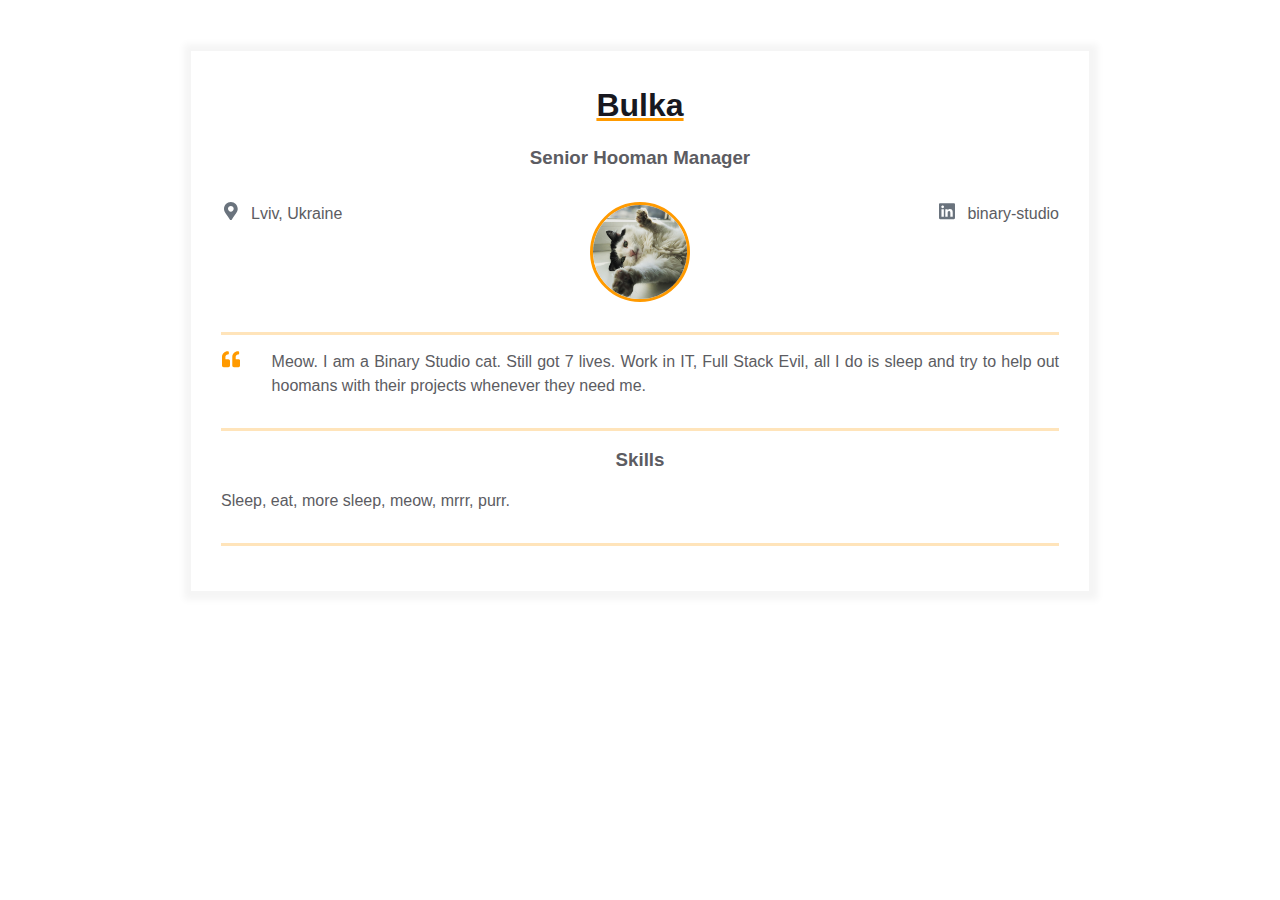
==== index.html @ d67dd817 "add skills block" ====
<!DOCTYPE html>
<html>
  <head>
    <meta charset="UTF-8" />
    <meta name="viewport" content="width=device-width, initial-scale=1" />
    <title>Résumé</title>
    <link rel="stylesheet" href="/style.css" />
  </head>
  <body>
    <main>
      <div class="resume">
        <div class="container">
          <div class="resume__block">
            <h1 class="contact-info__header">Bulka</h1>
            <h3 class="contact-info__sub-header">Senior Hooman Manager</h3>

            <div class="contact_info_container fh">
              <div class="contact-info__block">
                <a href="" rel="author" class="contact-info__item">
                  <div class="contact-info__item-icon-wrapper">
                    <svg
                      class="contact-info__item-icon"
                      xmlns="http://www.w3.org/2000/svg"
                      viewBox="0 0 384 512"
                    >
                      <path
                        d="M172.268 501.67C26.97 291.031 0 269.413 0 192 0 85.961 85.961 0 192 0s192 85.961 192 192c0 77.413-26.97 99.031-172.268 309.67-9.535 13.774-29.93 13.773-39.464 0zM192 272c44.183 0 80-35.817 80-80s-35.817-80-80-80-80 35.817-80 80 35.817 80 80 80z"
                      ></path>
                    </svg>
                  </div>
                  <span>Lviv, Ukraine</span>
                </a>
              </div>
              <div class="contact-info__block contact-info__block--center">
                <img
                  class="contact-info__avatar"
                  src="assets/bulka.jpeg"
                  alt="Avatar"
                />
              </div>

              <div class="contact-info__block">
                <a
                  href="https://ua.linkedin.com/company/binary-studio_241166"
                  rel="author"
                  class="contact-info__item"
                >
                  <div class="contact-info__item-icon-wrapper">
                    <svg
                      class="contact-info__item-icon"
                      xmlns="http://www.w3.org/2000/svg"
                      viewBox="0 0 448 512"
                    >
                      <path
                        d="M416 32H31.9C14.3 32 0 46.5 0 64.3v383.4C0 465.5 14.3 480 31.9 480H416c17.6 0 32-14.5 32-32.3V64.3c0-17.8-14.4-32.3-32-32.3zM135.4 416H69V202.2h66.5V416zm-33.2-243c-21.3 0-38.5-17.3-38.5-38.5S80.9 96 102.2 96c21.2 0 38.5 17.3 38.5 38.5 0 21.3-17.2 38.5-38.5 38.5zm282.1 243h-66.4V312c0-24.8-.5-56.7-34.5-56.7-34.6 0-39.9 27-39.9 54.9V416h-66.4V202.2h63.7v29.2h.9c8.9-16.8 30.6-34.5 62.9-34.5 67.2 0 79.7 44.3 79.7 101.9V416z"
                      ></path>
                    </svg>
                  </div>
                  <span>binary-studio</span>
                </a>
              </div>
            </div>
          </div>
        </div>
        <div class="container">
          <div class="resume__block">
            <div class="intro">
              <div class="intro__icon-wrapper">
                <svg
                  class="intro__icon"
                  xmlns="http://www.w3.org/2000/svg"
                  viewBox="0 0 512 512"
                >
                  <path
                    d="M464 256h-80v-64c0-35.3 28.7-64 64-64h8c13.3 0 24-10.7 24-24V56c0-13.3-10.7-24-24-24h-8c-88.4 0-160 71.6-160 160v240c0 26.5 21.5 48 48 48h128c26.5 0 48-21.5 48-48V304c0-26.5-21.5-48-48-48zm-288 0H96v-64c0-35.3 28.7-64 64-64h8c13.3 0 24-10.7 24-24V56c0-13.3-10.7-24-24-24h-8C71.6 32 0 103.6 0 192v240c0 26.5 21.5 48 48 48h128c26.5 0 48-21.5 48-48V304c0-26.5-21.5-48-48-48z"
                  ></path>
                </svg>
              </div>
              <p class="intro_text">
                Meow. I am a Binary Studio cat. Still got 7 lives. Work in IT,
                Full Stack Evil, all I do is sleep and try to help out hoomans
                with their projects whenever they need me.
              </p>
            </div>
          </div>
        </div>
        <div class="container">
          <div class="resume__block">
            <div class="skills">
              <h3 class="skills__header">Skills</h3>
              <p class="skills__text">
                Sleep, eat, more sleep, meow, mrrr, purr.
              </p>
            </div>
          </div>
        </div>
      </div>
    </main>
  </body>
</html>
---- style.css ----
* {
  margin: 0;
  padding: 0;
  box-sizing: border-box;
}

body {
  font-family: Arial, Helvetica, sans-serif;
  line-height: 1.5;

  --primary-text-color: #181820;
  --secondary-text-color: #5c5c62;
  --durability-text-color: #6a737d9c;
  --icon-color: #6a737d;
  --border-color: #ff9a0045;
  --text-decoration-color: #ff9a00;
}

.container {
  margin: 0 auto;
  padding: 0 30px;
  max-width: 900px;
}

.fh {
  display: flex;
  flex-direction: row;
  justify-content: space-between;
}

.fv {
  display: flex;
  flex-direction: column;
  justify-content: space-between;
}

.resume {
  margin: 50px auto;
  border: 1px solid #f5f5f5;
  box-shadow: 1px 1px 7px 7px #f5f5f5;
  padding: 30px 0;
  max-width: 900px;
}

.resume__block {
  border-bottom: 3px solid var(--border-color);
  padding-bottom: 30px;
  margin-bottom: 15px;
}

@media screen and (max-width: 576px) {
  .main-info,
  .contact_info_container {
    flex-direction: column;
  }

  .contact_info_container {
    align-items: center;
  }

  .contact-info__block:not(:last-child) {
    margin-bottom: 20px;
  }

  .experiences {
    margin-right: 0;
  }
}

.contact-info__header,
.contact-info__sub-header {
  text-align: center;
}

.contact-info__header {
  color: var(--primary-text-color);
  margin-bottom: 15px;
  text-decoration-color: var(--text-decoration-color);
  text-decoration-line: underline;
}

.contact-info__sub-header {
  color: var(--secondary-text-color);
  margin-bottom: 30px;
}

.contact-info__block {
  display: flex;
  flex-direction: column;
  justify-content: space-between;
}

.contact-info__block--center {
  justify-content: center;
}

.contact-info__item {
  color: var(--secondary-text-color);
  text-decoration: none;
  display: flex;
  justify-content: start;
}

.contact-info__item:not(:last-child) {
  margin-bottom: 20px;
}

.contact-info__item-icon-wrapper {
  margin-right: 10px;
  width: 20px;
  display: flex;
  justify-content: center;
}

.contact-info__item-icon path {
  fill: var(--icon-color);
}

.contact-info__item-icon {
  height: 1.1428rem;
  vertical-align: text-bottom;
}

.contact-info__avatar {
  border-radius: 50%;
  width: 100px;
  height: 100px;
  object-fit: cover;
  border: 3px solid;
  border-color: var(--text-decoration-color);
}
.intro {
  display: flex;
  justify-content: start;
}

.intro__icon-wrapper {
  margin-right: 30px;
  width: 30px;
  display: flex;
  justify-content: center;
}

.intro__icon {
  height: 1.1428rem;
  vertical-align: text-bottom;
}

.intro__icon path {
  fill: var(--text-decoration-color);
}

.intro_text {
  color: var(--secondary-text-color);
  text-align: justify;
}

.skills__header {
  color: var(--secondary-text-color);
  text-align: center;
  margin-bottom: 15px;
}

.skills__text {
  color: var(--secondary-text-color);
  text-align: justify;
}
.experiences {
  flex: 1 1 60%;
  margin-right: 50px;
}

.experiences__header {
  color: var(--secondary-text-color);
  text-align: left;
  margin-bottom: 20px;
}

.experiences__company-header-durability {
  color: var(--durability-text-color);
  text-align: left;
  margin-bottom: 10px;
  font-size: 15px;
}

.experiences__company-header-name {
  color: var(--primary-text-color);
  text-decoration-color: var(--text-decoration-color);
  text-decoration-line: underline;
  text-align: left;
  margin-bottom: 20px;
}

.experiences__company-project {
  margin-left: 15px;
  margin-bottom: 25px;
}

.experiences__company-project-role {
  color: var(--durability-text-color);
  text-align: left;
  margin-bottom: 10px;
  font-size: 15px;
}

.experiences__company-project-name {
  color: var(--primary-text-color);
  text-align: left;
  margin-bottom: 10px;
}

.experiences__company-project-responsibilities {
  color: var(--secondary-text-color);
  padding-left: 20px;
}

.additional-info {
  flex: 1 1 40%;
}

.additional-info__education {
  margin-bottom: 20px;
}

.additional-info__education-header {
  color: var(--secondary-text-color);
  text-align: left;
  margin-bottom: 20px;
}

.additional-info__education-university-durability {
  color: var(--durability-text-color);
  text-align: left;
  margin-bottom: 10px;
  font-size: 15px;
}

.additional-info__education-university-speciality {
  color: var(--primary-text-color);
  text-align: left;
  margin-bottom: 10px;
}

.additional-info__education-university-name {
  color: var(--secondary-text-color);
}

.additional-info__languages {
  margin-bottom: 20px;
}

.additional-info__languages-header {
  color: var(--secondary-text-color);
  text-align: left;
  margin-bottom: 20px;
}

.additional-info__languages-item {
  color: var(--secondary-text-color);
}
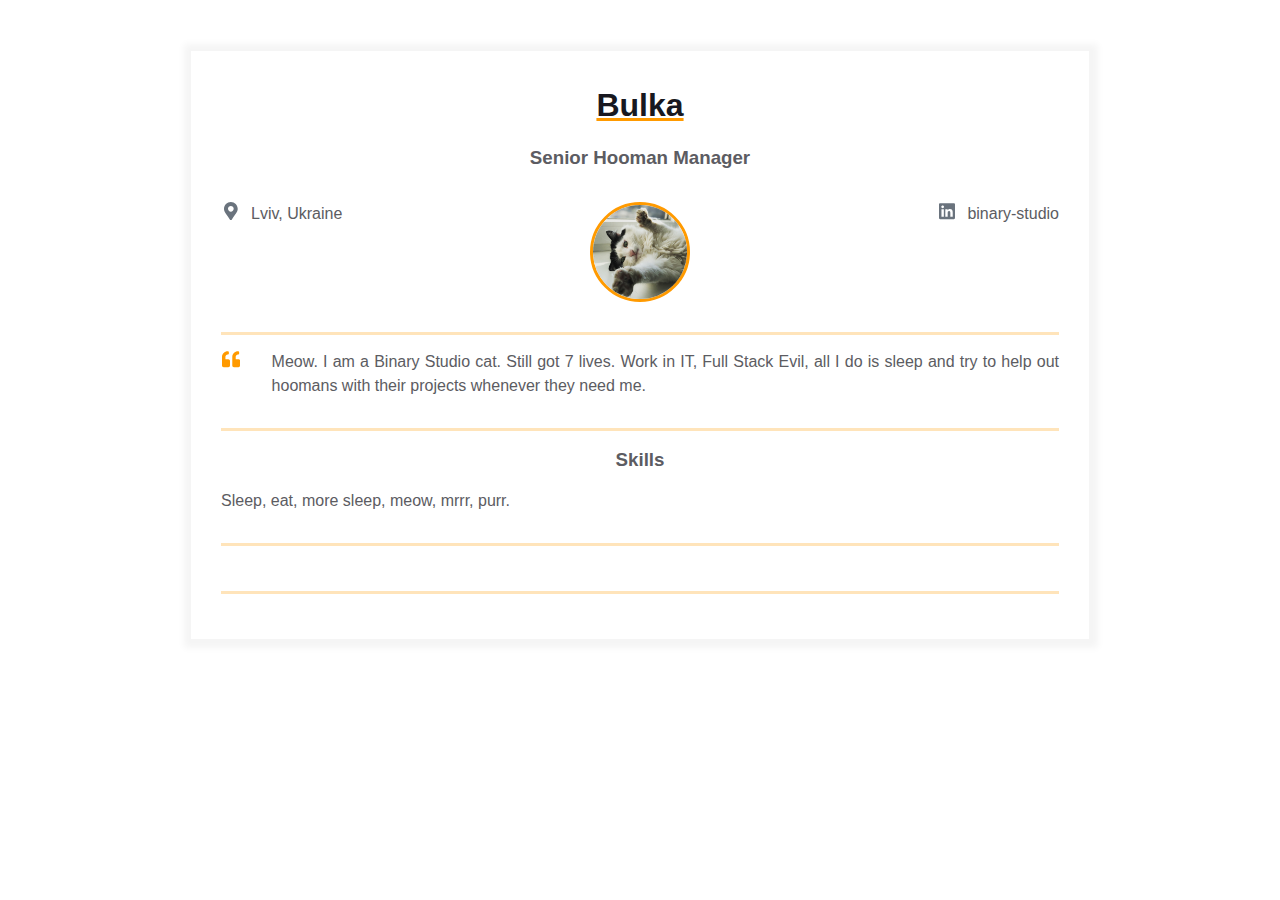
==== commit 47a0eac7: "add Experience block template" ====
--- a/index.html
+++ b/index.html
@@ -94,6 +94,15 @@
             </div>
           </div>
         </div>
+        <div class="container">
+          <div class="resume__block">
+            <div class="main-info fh">
+              <div class="experiences"></div>
+
+              <div class="additional-info fv"></div>
+            </div>
+          </div>
+        </div>
       </div>
     </main>
   </body>
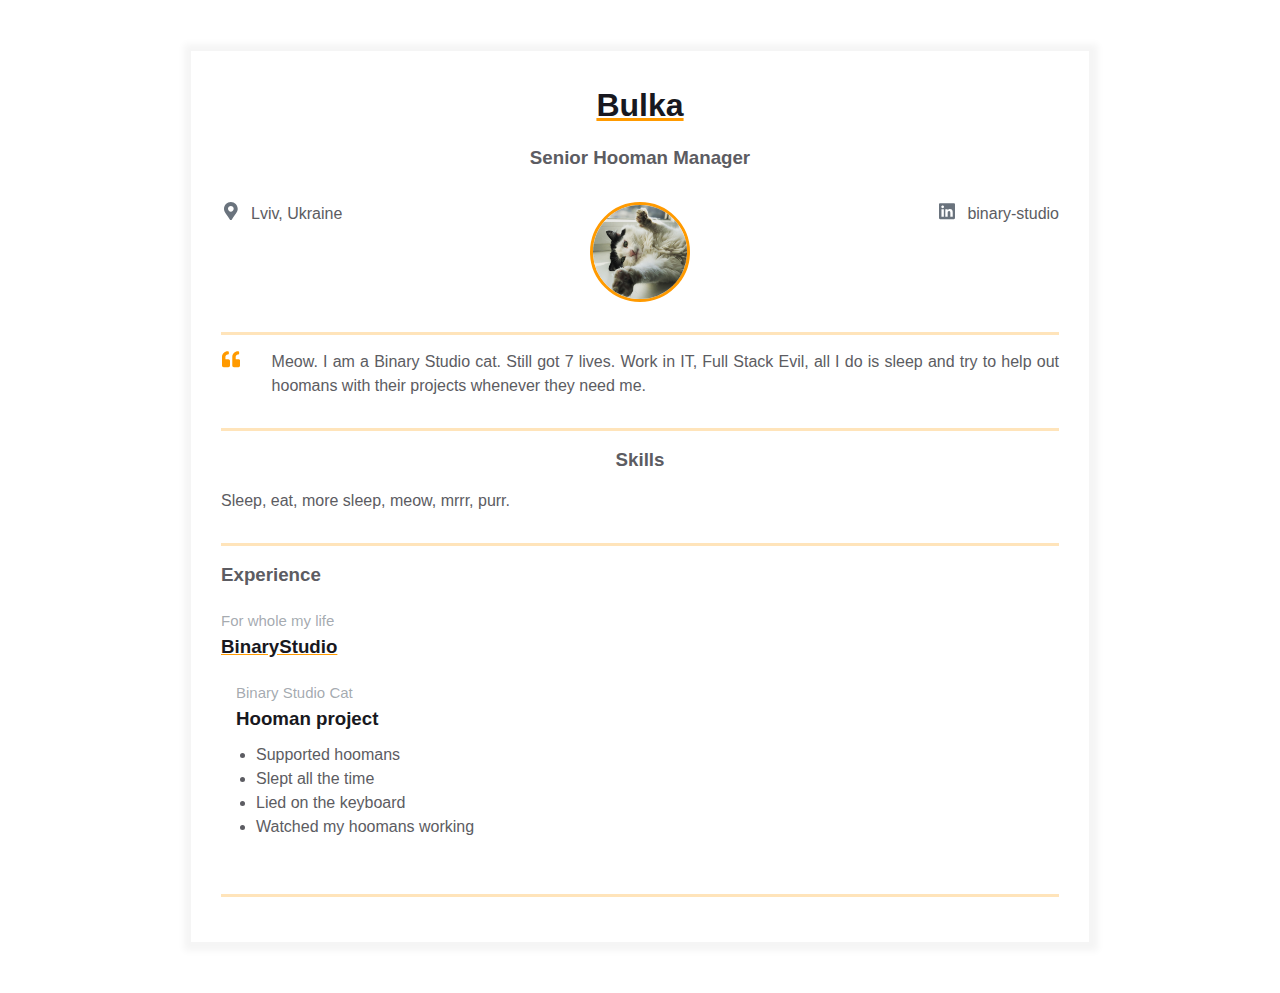
==== commit 6ed0269f: "add Experiences" ====
--- a/index.html
+++ b/index.html
@@ -97,7 +97,34 @@
         <div class="container">
           <div class="resume__block">
             <div class="main-info fh">
-              <div class="experiences"></div>
+              <div class="experiences">
+                <h3 class="experiences__header">Experience</h3>
+                <div class="experiences__company">
+                  <div class="experiences__company-header">
+                    <span class="experiences__company-header-durability"
+                      >For whole my life</span
+                    >
+                    <h3 class="experiences__company-header-name">
+                      BinaryStudio
+                    </h3>
+                  </div>
+
+                  <div class="experiences__company-project">
+                    <span class="experiences__company-project-role"
+                      >Binary Studio Cat</span
+                    >
+                    <h3 class="experiences__company-project-name">
+                      Hooman project
+                    </h3>
+                    <ul class="experiences__company-project-responsibilities">
+                      <li>Supported hoomans</li>
+                      <li>Slept all the time</li>
+                      <li>Lied on the keyboard</li>
+                      <li>Watched my hoomans working</li>
+                    </ul>
+                  </div>
+                </div>
+              </div>
 
               <div class="additional-info fv"></div>
             </div>
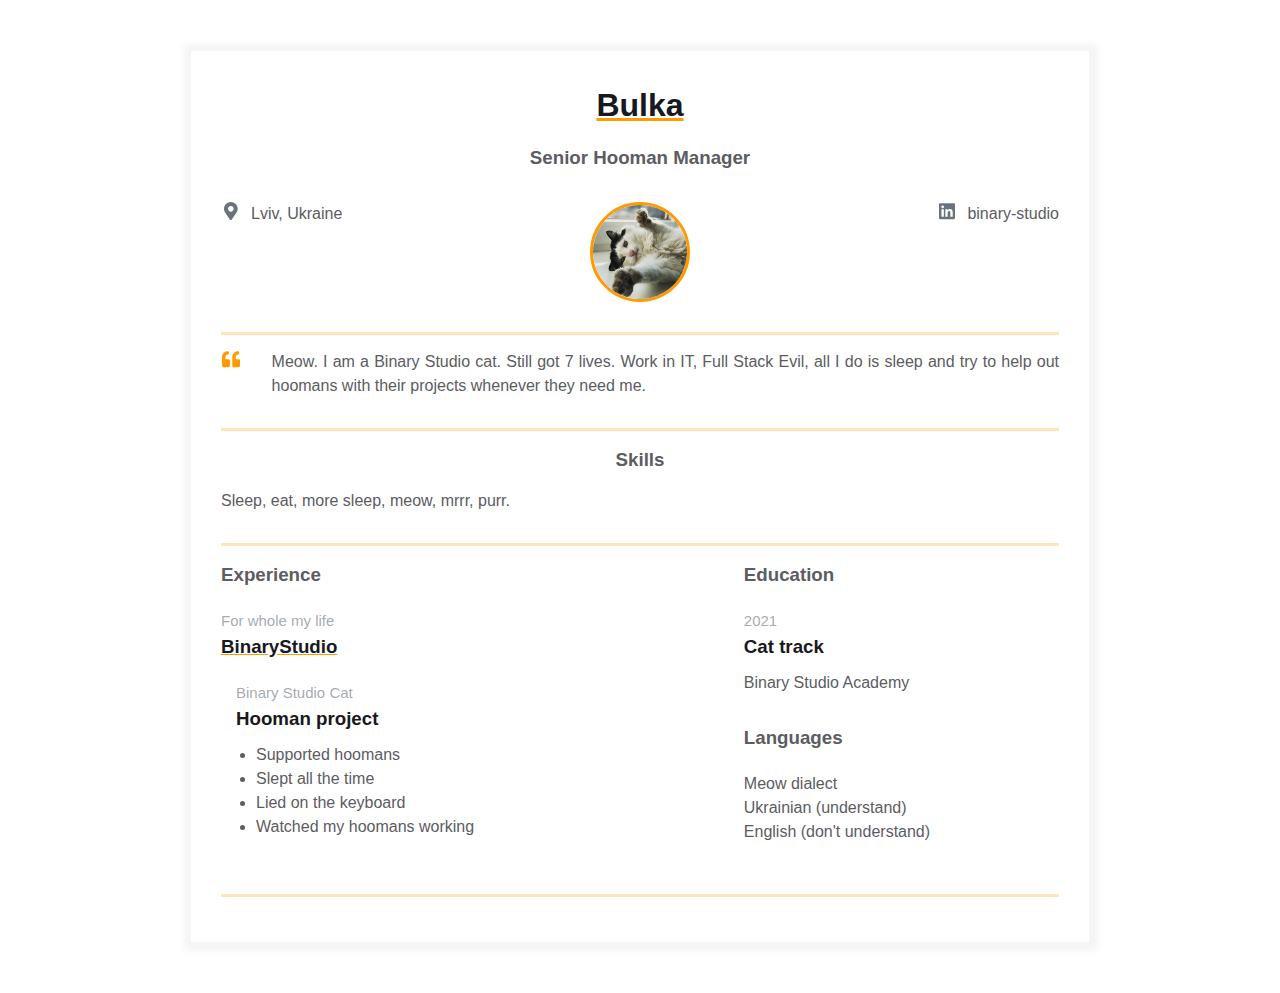
==== commit 22df1445: "Additional info" ====
--- a/index.html
+++ b/index.html
@@ -126,7 +126,36 @@
                 </div>
               </div>
 
-              <div class="additional-info fv"></div>
+              <div class="additional-info fv">
+                <div class="additional-info__education">
+                  <h3 class="additional-info__education-header">Education</h3>
+                  <div class="additional-info__education-university">
+                    <span
+                      class="additional-info__education-university-durability"
+                      >2021</span
+                    >
+                    <h3
+                      class="additional-info__education-university-speciality"
+                    >
+                      Cat track
+                    </h3>
+                    <p class="additional-info__education-university-name">
+                      Binary Studio Academy
+                    </p>
+                  </div>
+                </div>
+
+                <div class="additional-info__languages">
+                  <h3 class="additional-info__languages-header">Languages</h3>
+                  <p class="additional-info__languages-item">Meow dialect</p>
+                  <p class="additional-info__languages-item">
+                    Ukrainian (understand)
+                  </p>
+                  <p class="additional-info__languages-item">
+                    English (don't understand)
+                  </p>
+                </div>
+              </div>
             </div>
           </div>
         </div>
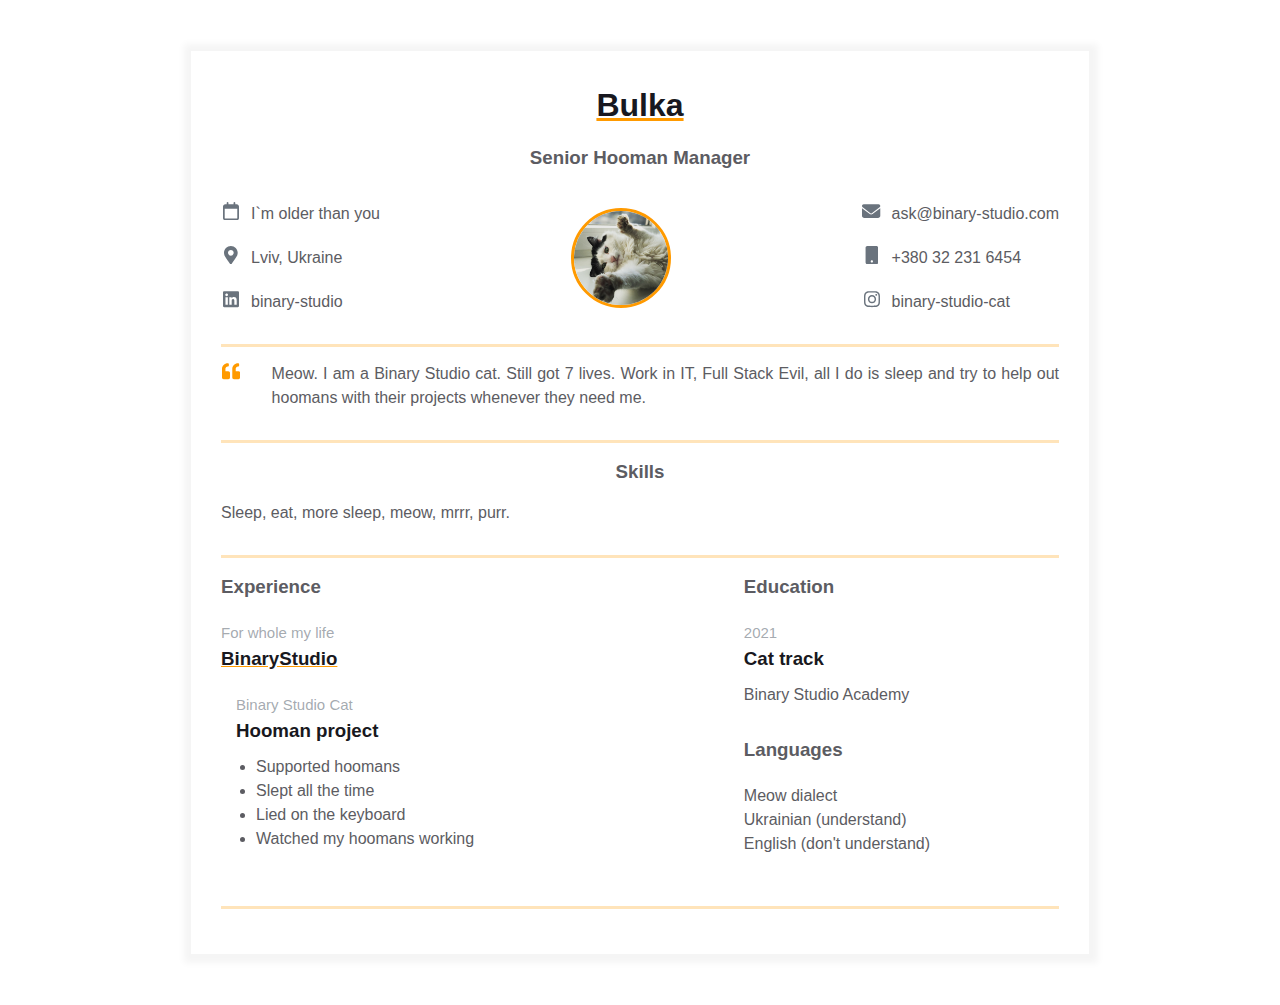
==== commit d8d0efdb: "fix bulka contact info" ====
--- a/index.html
+++ b/index.html
@@ -21,6 +21,20 @@
                     <svg
                       class="contact-info__item-icon"
                       xmlns="http://www.w3.org/2000/svg"
+                      viewBox="0 0 448 512"
+                    >
+                      <path
+                        d="M152 64H296V24C296 10.75 306.7 0 320 0C333.3 0 344 10.75 344 24V64H384C419.3 64 448 92.65 448 128V448C448 483.3 419.3 512 384 512H64C28.65 512 0 483.3 0 448V128C0 92.65 28.65 64 64 64H104V24C104 10.75 114.7 0 128 0C141.3 0 152 10.75 152 24V64zM48 448C48 456.8 55.16 464 64 464H384C392.8 464 400 456.8 400 448V192H48V448z"
+                      />
+                    </svg>
+                  </div>
+                  <span>I`m older than you</span>
+                </a>
+                <a href="" rel="author" class="contact-info__item">
+                  <div class="contact-info__item-icon-wrapper">
+                    <svg
+                      class="contact-info__item-icon"
+                      xmlns="http://www.w3.org/2000/svg"
                       viewBox="0 0 384 512"
                     >
                       <path
@@ -29,6 +43,24 @@
                     </svg>
                   </div>
                   <span>Lviv, Ukraine</span>
+                </a>
+                <a
+                  href="https://ua.linkedin.com/company/binary-studio_241166"
+                  rel="author"
+                  class="contact-info__item"
+                >
+                  <div class="contact-info__item-icon-wrapper">
+                    <svg
+                      class="contact-info__item-icon"
+                      xmlns="http://www.w3.org/2000/svg"
+                      viewBox="0 0 448 512"
+                    >
+                      <path
+                        d="M416 32H31.9C14.3 32 0 46.5 0 64.3v383.4C0 465.5 14.3 480 31.9 480H416c17.6 0 32-14.5 32-32.3V64.3c0-17.8-14.4-32.3-32-32.3zM135.4 416H69V202.2h66.5V416zm-33.2-243c-21.3 0-38.5-17.3-38.5-38.5S80.9 96 102.2 96c21.2 0 38.5 17.3 38.5 38.5 0 21.3-17.2 38.5-38.5 38.5zm282.1 243h-66.4V312c0-24.8-.5-56.7-34.5-56.7-34.6 0-39.9 27-39.9 54.9V416h-66.4V202.2h63.7v29.2h.9c8.9-16.8 30.6-34.5 62.9-34.5 67.2 0 79.7 44.3 79.7 101.9V416z"
+                      ></path>
+                    </svg>
+                  </div>
+                  <span>binary-studio</span>
                 </a>
               </div>
               <div class="contact-info__block contact-info__block--center">
@@ -49,14 +81,50 @@
                     <svg
                       class="contact-info__item-icon"
                       xmlns="http://www.w3.org/2000/svg"
+                      viewBox="0 0 512 512"
+                    >
+                      <path
+                        d="M464 64C490.5 64 512 85.49 512 112C512 127.1 504.9 141.3 492.8 150.4L275.2 313.6C263.8 322.1 248.2 322.1 236.8 313.6L19.2 150.4C7.113 141.3 0 127.1 0 112C0 85.49 21.49 64 48 64H464zM217.6 339.2C240.4 356.3 271.6 356.3 294.4 339.2L512 176V384C512 419.3 483.3 448 448 448H64C28.65 448 0 419.3 0 384V176L217.6 339.2z"
+                      />
+                    </svg>
+                  </div>
+                  <span>ask@binary-studio.com</span>
+                </a>
+                <a
+                  href="https://ua.linkedin.com/company/binary-studio_241166"
+                  rel="author"
+                  class="contact-info__item"
+                >
+                  <div class="contact-info__item-icon-wrapper">
+                    <svg
+                      class="contact-info__item-icon"
+                      xmlns="http://www.w3.org/2000/svg"
+                      viewBox="0 0 384 512"
+                    >
+                      <path
+                        d="M320 0H64C37.49 0 16 21.49 16 48v416C16 490.5 37.49 512 64 512h256c26.51 0 48-21.49 48-48v-416C368 21.49 346.5 0 320 0zM192 464c-17.75 0-32-14.25-32-32s14.25-32 32-32s32 14.25 32 32S209.8 464 192 464z"
+                      />
+                    </svg>
+                  </div>
+                  <span>+380 32 231 6454</span>
+                </a>
+                <a
+                  href="https://ua.linkedin.com/company/binary-studio_241166"
+                  rel="author"
+                  class="contact-info__item"
+                >
+                  <div class="contact-info__item-icon-wrapper">
+                    <svg
+                      class="contact-info__item-icon"
+                      xmlns="http://www.w3.org/2000/svg"
                       viewBox="0 0 448 512"
                     >
                       <path
-                        d="M416 32H31.9C14.3 32 0 46.5 0 64.3v383.4C0 465.5 14.3 480 31.9 480H416c17.6 0 32-14.5 32-32.3V64.3c0-17.8-14.4-32.3-32-32.3zM135.4 416H69V202.2h66.5V416zm-33.2-243c-21.3 0-38.5-17.3-38.5-38.5S80.9 96 102.2 96c21.2 0 38.5 17.3 38.5 38.5 0 21.3-17.2 38.5-38.5 38.5zm282.1 243h-66.4V312c0-24.8-.5-56.7-34.5-56.7-34.6 0-39.9 27-39.9 54.9V416h-66.4V202.2h63.7v29.2h.9c8.9-16.8 30.6-34.5 62.9-34.5 67.2 0 79.7 44.3 79.7 101.9V416z"
-                      ></path>
-                    </svg>
-                  </div>
-                  <span>binary-studio</span>
+                        d="M224.1 141c-63.6 0-114.9 51.3-114.9 114.9s51.3 114.9 114.9 114.9S339 319.5 339 255.9 287.7 141 224.1 141zm0 189.6c-41.1 0-74.7-33.5-74.7-74.7s33.5-74.7 74.7-74.7 74.7 33.5 74.7 74.7-33.6 74.7-74.7 74.7zm146.4-194.3c0 14.9-12 26.8-26.8 26.8-14.9 0-26.8-12-26.8-26.8s12-26.8 26.8-26.8 26.8 12 26.8 26.8zm76.1 27.2c-1.7-35.9-9.9-67.7-36.2-93.9-26.2-26.2-58-34.4-93.9-36.2-37-2.1-147.9-2.1-184.9 0-35.8 1.7-67.6 9.9-93.9 36.1s-34.4 58-36.2 93.9c-2.1 37-2.1 147.9 0 184.9 1.7 35.9 9.9 67.7 36.2 93.9s58 34.4 93.9 36.2c37 2.1 147.9 2.1 184.9 0 35.9-1.7 67.7-9.9 93.9-36.2 26.2-26.2 34.4-58 36.2-93.9 2.1-37 2.1-147.8 0-184.8zM398.8 388c-7.8 19.6-22.9 34.7-42.6 42.6-29.5 11.7-99.5 9-132.1 9s-102.7 2.6-132.1-9c-19.6-7.8-34.7-22.9-42.6-42.6-11.7-29.5-9-99.5-9-132.1s-2.6-102.7 9-132.1c7.8-19.6 22.9-34.7 42.6-42.6 29.5-11.7 99.5-9 132.1-9s102.7-2.6 132.1 9c19.6 7.8 34.7 22.9 42.6 42.6 11.7 29.5 9 99.5 9 132.1s2.7 102.7-9 132.1z"
+                      />
+                    </svg>
+                  </div>
+                  <span>binary-studio-cat</span>
                 </a>
               </div>
             </div>
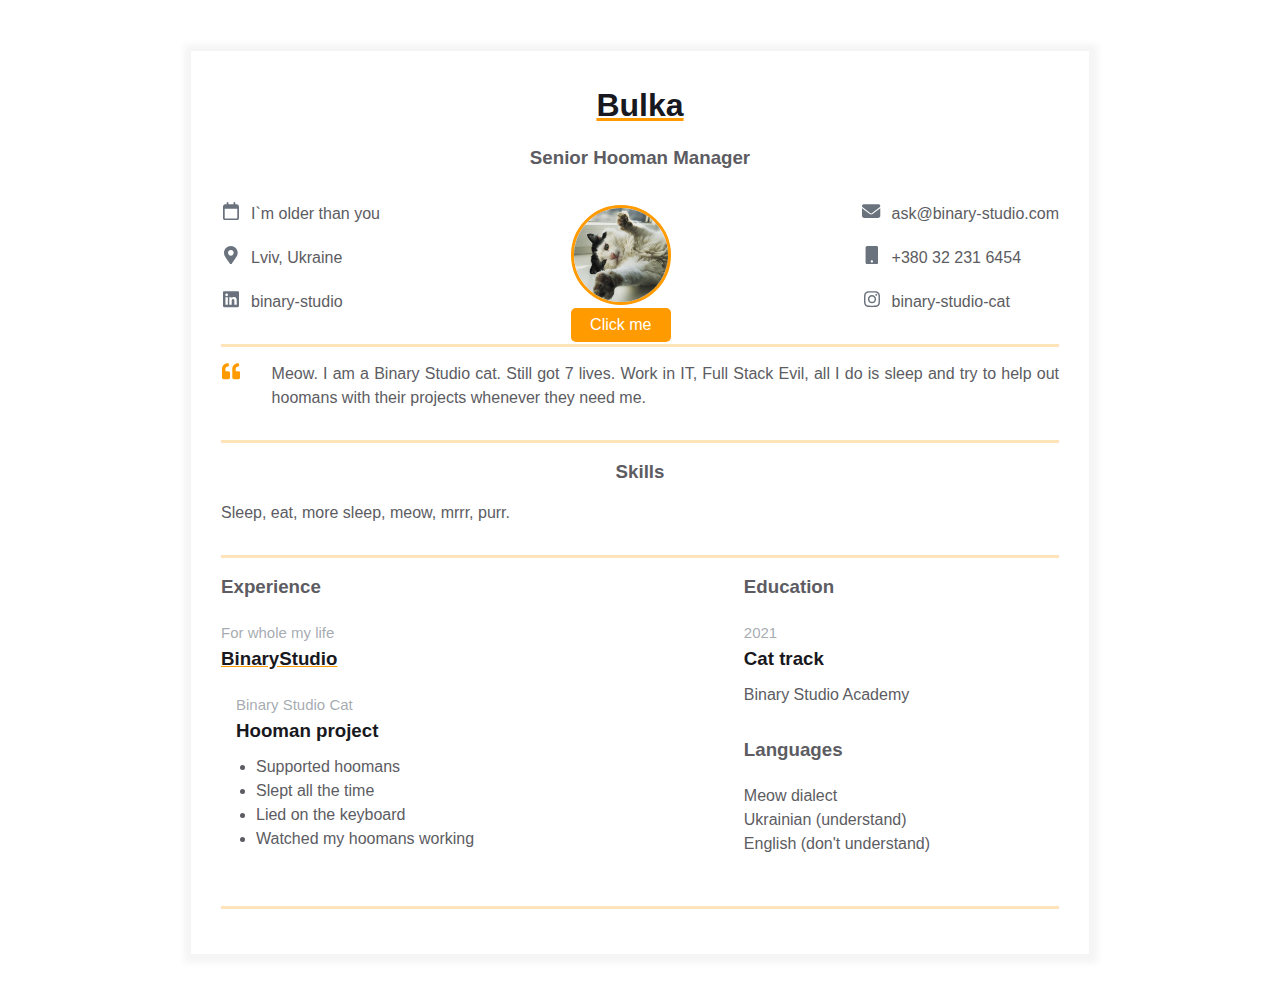
==== commit 3ff9d2af: "added easter egg for bulka" ====
--- a/index.html
+++ b/index.html
@@ -4,7 +4,7 @@
     <meta charset="UTF-8" />
     <meta name="viewport" content="width=device-width, initial-scale=1" />
     <title>Résumé</title>
-    <link rel="stylesheet" href="/style.css" />
+    <link rel="stylesheet" href="./assets/css/style.css" />
   </head>
   <body>
     <main>
@@ -64,11 +64,13 @@
                 </a>
               </div>
               <div class="contact-info__block contact-info__block--center">
-                <img
-                  class="contact-info__avatar"
-                  src="assets/bulka.jpeg"
-                  alt="Avatar"
-                />
+                <a href="./bulka.html" class="contact-info__avatar-link">
+                  <img
+                    class="contact-info__avatar"
+                    src="./assets/images/bulka.jpeg"
+                    alt="Avatar"
+                  />
+                </a>
               </div>
 
               <div class="contact-info__block">
--- a/assets/css/style.css
+++ b/assets/css/style.css
@@ -0,0 +1,285 @@
+* {
+  margin: 0;
+  padding: 0;
+  box-sizing: border-box;
+}
+
+body {
+  font-family: Arial, Helvetica, sans-serif;
+  line-height: 1.5;
+
+  --primary-text-color: #181820;
+  --secondary-text-color: #5c5c62;
+  --durability-text-color: #6a737d9c;
+  --icon-color: #6a737d;
+  --border-color: #ff9a0045;
+  --text-decoration-color: #ff9a00;
+}
+
+.container {
+  margin: 0 auto;
+  padding: 0 30px;
+  max-width: 900px;
+}
+
+.fh {
+  display: flex;
+  flex-direction: row;
+  justify-content: space-between;
+}
+
+.fv {
+  display: flex;
+  flex-direction: column;
+  justify-content: space-between;
+}
+
+.resume {
+  margin: 50px auto;
+  border: 1px solid #f5f5f5;
+  box-shadow: 1px 1px 7px 7px #f5f5f5;
+  padding: 30px 0;
+  max-width: 900px;
+}
+
+.resume__block {
+  border-bottom: 3px solid var(--border-color);
+  padding-bottom: 30px;
+  margin-bottom: 15px;
+}
+
+@media screen and (max-width: 576px) {
+  .main-info,
+  .contact_info_container {
+    flex-direction: column;
+  }
+
+  .contact_info_container {
+    align-items: center;
+  }
+
+  .contact-info__block:not(:last-child) {
+    margin-bottom: 20px;
+  }
+
+  .experiences {
+    margin-right: 0;
+  }
+}
+
+.contact-info__header,
+.contact-info__sub-header {
+  text-align: center;
+}
+
+.contact-info__header {
+  color: var(--primary-text-color);
+  margin-bottom: 15px;
+  text-decoration-color: var(--text-decoration-color);
+  text-decoration-line: underline;
+}
+
+.contact-info__sub-header {
+  color: var(--secondary-text-color);
+  margin-bottom: 30px;
+}
+
+.contact-info__block {
+  display: flex;
+  flex-direction: column;
+  justify-content: space-between;
+}
+
+.contact-info__block--center {
+  justify-content: center;
+}
+
+.contact-info__item {
+  color: var(--secondary-text-color);
+  text-decoration: none;
+  display: flex;
+  justify-content: start;
+}
+
+.contact-info__item:not(:last-child) {
+  margin-bottom: 20px;
+}
+
+.contact-info__item-icon-wrapper {
+  margin-right: 10px;
+  width: 20px;
+  display: flex;
+  justify-content: center;
+}
+
+.contact-info__item-icon path {
+  fill: var(--icon-color);
+}
+
+.contact-info__item-icon {
+  height: 1.1428rem;
+  vertical-align: text-bottom;
+}
+
+.contact-info__avatar {
+  border-radius: 50%;
+  width: 100px;
+  height: 100px;
+  object-fit: cover;
+  border: 3px solid;
+  border-color: var(--text-decoration-color);
+  animation: rotate 5s infinite;
+}
+
+.contact-info__avatar-link {
+  position: relative;
+}
+
+.contact-info__avatar-link::after {
+  content: "Click me";
+  position: absolute;
+  left: 0;
+  bottom: -30px;
+  background: var(--text-decoration-color);
+  border-radius: 5px;
+  padding: 5px;
+  width: 90px;
+  text-align: center;
+  color: white;
+}
+
+.intro {
+  display: flex;
+  justify-content: start;
+}
+
+.intro__icon-wrapper {
+  margin-right: 30px;
+  width: 30px;
+  display: flex;
+  justify-content: center;
+}
+
+.intro__icon {
+  height: 1.1428rem;
+  vertical-align: text-bottom;
+}
+
+.intro__icon path {
+  fill: var(--text-decoration-color);
+}
+
+.intro_text {
+  color: var(--secondary-text-color);
+  text-align: justify;
+}
+
+.skills__header {
+  color: var(--secondary-text-color);
+  text-align: center;
+  margin-bottom: 15px;
+}
+
+.skills__text {
+  color: var(--secondary-text-color);
+  text-align: justify;
+}
+.experiences {
+  flex: 1 1 60%;
+  margin-right: 50px;
+}
+
+.experiences__header {
+  color: var(--secondary-text-color);
+  text-align: left;
+  margin-bottom: 20px;
+}
+
+.experiences__company-header-durability {
+  color: var(--durability-text-color);
+  text-align: left;
+  margin-bottom: 10px;
+  font-size: 15px;
+}
+
+.experiences__company-header-name {
+  color: var(--primary-text-color);
+  text-decoration-color: var(--text-decoration-color);
+  text-decoration-line: underline;
+  text-align: left;
+  margin-bottom: 20px;
+}
+
+.experiences__company-project {
+  margin-left: 15px;
+  margin-bottom: 25px;
+}
+
+.experiences__company-project-role {
+  color: var(--durability-text-color);
+  text-align: left;
+  margin-bottom: 10px;
+  font-size: 15px;
+}
+
+.experiences__company-project-name {
+  color: var(--primary-text-color);
+  text-align: left;
+  margin-bottom: 10px;
+}
+
+.experiences__company-project-responsibilities {
+  color: var(--secondary-text-color);
+  padding-left: 20px;
+}
+
+.additional-info {
+  flex: 1 1 40%;
+}
+
+.additional-info__education {
+  margin-bottom: 20px;
+}
+
+.additional-info__education-header {
+  color: var(--secondary-text-color);
+  text-align: left;
+  margin-bottom: 20px;
+}
+
+.additional-info__education-university-durability {
+  color: var(--durability-text-color);
+  text-align: left;
+  margin-bottom: 10px;
+  font-size: 15px;
+}
+
+.additional-info__education-university-speciality {
+  color: var(--primary-text-color);
+  text-align: left;
+  margin-bottom: 10px;
+}
+
+.additional-info__education-university-name {
+  color: var(--secondary-text-color);
+}
+
+.additional-info__languages {
+  margin-bottom: 20px;
+}
+
+.additional-info__languages-header {
+  color: var(--secondary-text-color);
+  text-align: left;
+  margin-bottom: 20px;
+}
+
+.additional-info__languages-item {
+  color: var(--secondary-text-color);
+}
+
+@keyframes rotate {
+  50% {
+    transform: rotate(180deg);
+  }
+}
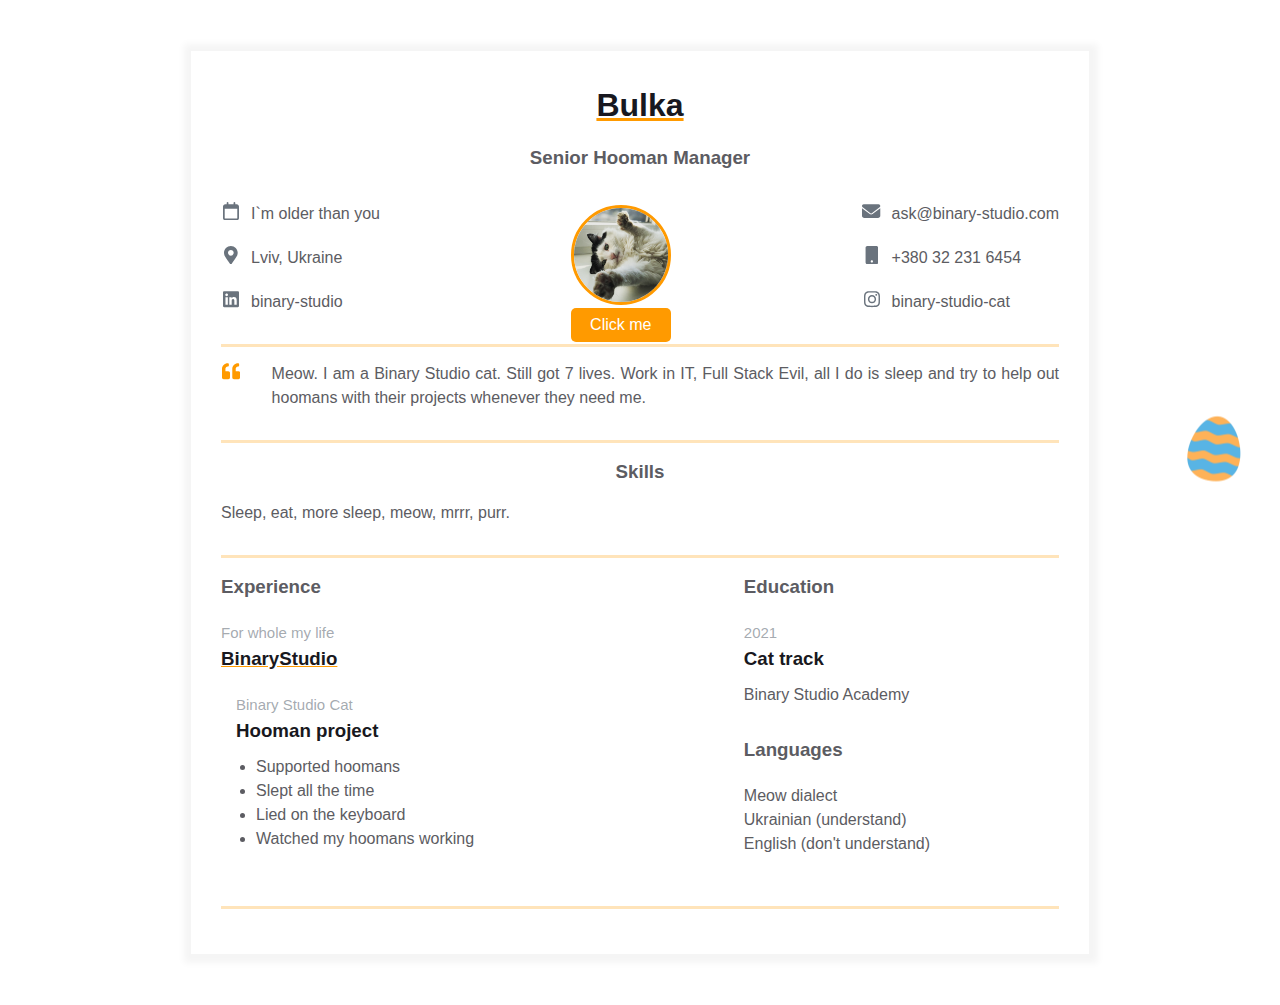
==== commit 318bc030: "add Mylo resume" ====
--- a/index.html
+++ b/index.html
@@ -1,5 +1,5 @@
 <!DOCTYPE html>
-<html>
+<html lang="en">
   <head>
     <meta charset="UTF-8" />
     <meta name="viewport" content="width=device-width, initial-scale=1" />
@@ -8,6 +8,13 @@
   </head>
   <body>
     <main>
+      <a href="./mylo.html" target="_blank" class="easterEgg">
+        <img
+          src="./assets/images/egg.gif"
+          class="easterEgg__image"
+          alt="Easter Egg"
+        />
+      </a>
       <div class="resume">
         <div class="container">
           <div class="resume__block">
--- a/assets/css/style.css
+++ b/assets/css/style.css
@@ -14,6 +14,19 @@
   --icon-color: #6a737d;
   --border-color: #ff9a0045;
   --text-decoration-color: #ff9a00;
+}
+
+.easterEgg {
+  display: block;
+  position: absolute;
+  right: 15px;
+  top: 50%;
+  transform: translateY(-50%);
+  width: 100px;
+}
+
+.easterEgg__image {
+  width: 100%;
 }
 
 .container {
@@ -184,6 +197,7 @@
   color: var(--secondary-text-color);
   text-align: justify;
 }
+
 .experiences {
   flex: 1 1 60%;
   margin-right: 50px;
